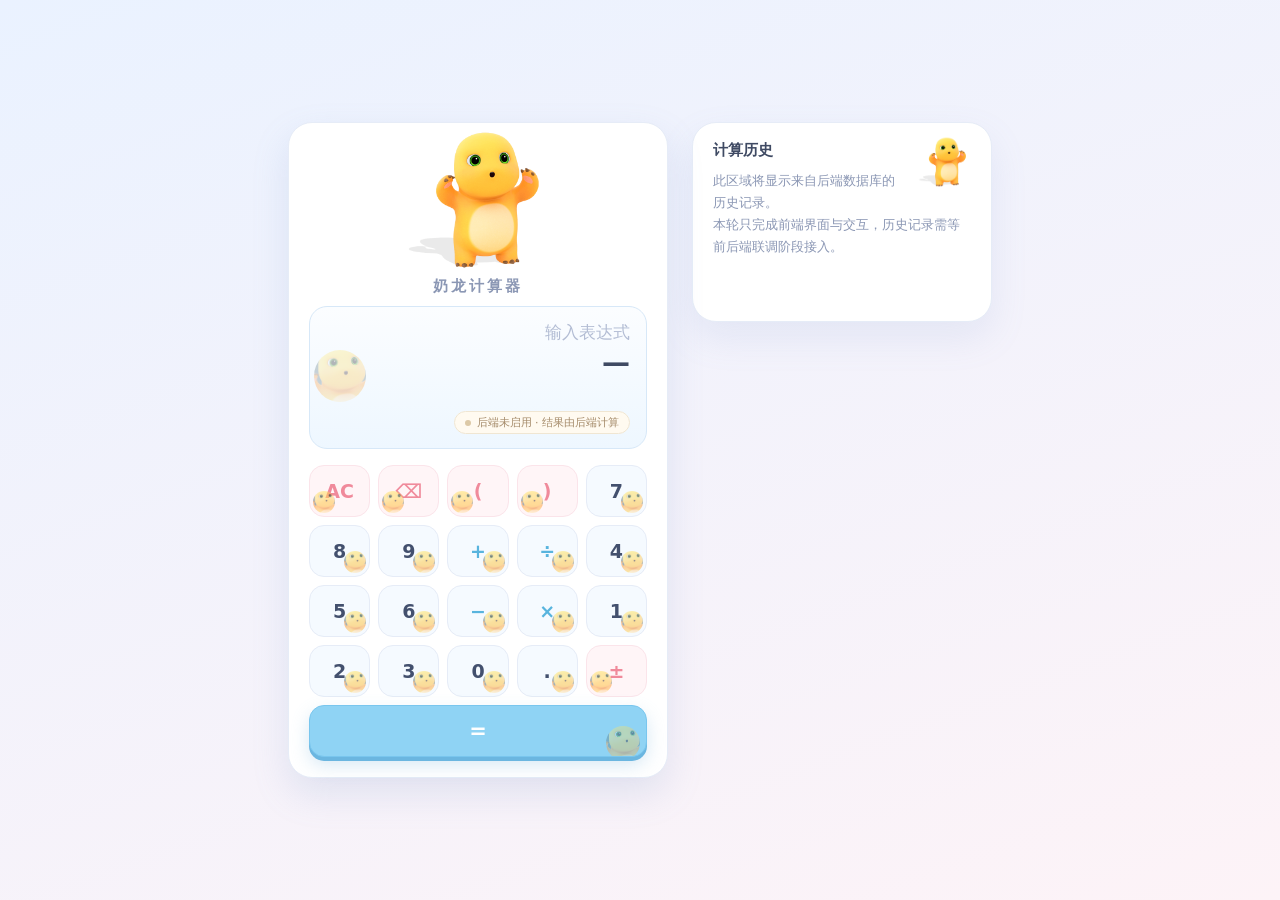
==== index.html @ 853c1eed "deploy: 发布前端到 GitHub Pages（index.html）" ====
<!DOCTYPE html>
<html lang="zh-CN">
<head>
  <meta charset="UTF-8">
  <meta name="viewport" content="width=device-width, initial-scale=1">
  <title>计算器 · 832401217</title>
  <link rel="stylesheet" href="css/style.css">
</head>
<body>
  <!-- 整页只有一个主区域：左侧计算器，右侧历史记录占位 -->
  <main class="app">
    <section class="calc" aria-label="计算器">
      <!--
        吉祥物：奶龙（Nailong）。
        图片来源：第七印象官方网站（nailoong.com）「IP大明星 → 奶龙」页面的形象图，
        已保存到 src/assets/nailong.png 随仓库一起提交，因此页面离线也能显示。
      -->
      <div class="calc__mascot">
        <img class="mascot" src="assets/nailong.png" alt="奶龙">
      </div>
      <h1 class="calc__title">奶龙计算器</h1>

      <!-- 显示屏：表达式行 + 结果行 + 提示条 + 后端状态 -->
      <div class="screen">
        <!-- 显示屏左下的奶龙图案（纯装饰，用 CSS 背景图实现，不参与交互） -->
        <span class="screen__mascot" aria-hidden="true"></span>
        <p class="screen__expression is-empty" id="expression" data-placeholder="输入表达式"></p>
        <p class="screen__result" id="result">—</p>
        <p class="screen__message" id="message" role="status" aria-live="polite"></p>
        <p class="screen__backend" id="backend-status">
          <span class="screen__dot" aria-hidden="true"></span>
          <span id="backend-text">后端未启用 · 结果由后端计算</span>
        </p>
      </div>

      <!--
        键盘区：★ 整个区域只挂一个 click 监听器（事件委托），见 js/calc-buttons.js。
        每个按键用 data-key 声明语义，HTML 不写任何 onclick。
      -->
      <!--
        键盘区：★ 整个区域只挂一个 click 监听器（事件委托），见 js/calc-buttons.js。
        每个按键用 data-key 声明语义，HTML 不写任何 onclick。

        排布：**固定 5 列网格**，每行正好 5 个，等号横跨整行。
          第 1 行  AC ⌫ ( ) 7      ← 前 4 个是粉色功能键
          第 2 行  8 9 + ÷ 4
          第 3 行  5 6 − × 1
          第 4 行  2 3 0 . ±
          第 5 行  =（横跨 5 列）

        为什么坚持"每行正好 5 个"：
        之前试过 flex 自动换行，按键宽度一算错就变成一行 4 个，
        整个键位全乱（7 跑到第一行、3 跑到第四行）。固定列数 + 明确每行个数才可控。
      -->
      <div class="keys" id="keys">
        <button type="button" class="key key--fn" data-key="AC"   title="清空（Esc）">AC</button>
        <button type="button" class="key key--fn" data-key="BACK" title="退格（Backspace）">⌫</button>
        <button type="button" class="key key--fn" data-key="("    title="左括号">(</button>
        <button type="button" class="key key--fn" data-key=")"    title="右括号">)</button>
        <button type="button" class="key" data-key="7">7</button>

        <button type="button" class="key" data-key="8">8</button>
        <button type="button" class="key" data-key="9">9</button>
        <button type="button" class="key key--op" data-key="+" title="加（+）">+</button>
        <button type="button" class="key key--op" data-key="/" title="除（/）">÷</button>
        <button type="button" class="key" data-key="4">4</button>

        <button type="button" class="key" data-key="5">5</button>
        <button type="button" class="key" data-key="6">6</button>
        <button type="button" class="key key--op" data-key="-" title="减（-）">−</button>
        <button type="button" class="key key--op" data-key="*" title="乘（*）">×</button>
        <button type="button" class="key" data-key="1">1</button>

        <button type="button" class="key" data-key="2">2</button>
        <button type="button" class="key" data-key="3">3</button>
        <button type="button" class="key" data-key="0">0</button>
        <button type="button" class="key" data-key="." title="小数点">.</button>
        <button type="button" class="key key--fn" data-key="NEG" title="正负号（n）">±</button>

        <button type="button" class="key key--wide key--eq" data-key="=" title="计算（Enter / =）">=</button>
      </div>
    </section>

    <!-- 历史记录：本轮为占位区，按要求不放任何假数据 -->
    <aside class="history" aria-label="计算历史">
      <!-- 历史卡片右上角的小奶龙：同一张图缩小复用 -->
      <img class="history__mascot" src="assets/nailong.png" alt="">
      <h2 class="history__title">计算历史</h2>
      <p class="history__placeholder">
        此区域将显示来自后端数据库的历史记录。<br>
        本轮只完成前端界面与交互，历史记录需等前后端联调阶段接入。
      </p>
    </aside>
  </main>

  <!--
    ★ 这里加载的是**传统脚本** bundle.js，而不是 ES 模块，原因是：
      浏览器在 file:// 页面里不执行 <script type="module">，
      双击打开本文件时模块会被跨域策略拒绝，所有交互都不生效
      （页面看起来正常，但点按钮毫无反应 —— 真实踩过这个坑）。

    bundle.js 由 tools/build-bundle.mjs 从 src/js/ 下的四个模块合并生成。
    改逻辑请改源文件，然后运行：node tools/build-bundle.mjs
  -->
  <script src="js/bundle.js"></script>
</body>
</html>
---- css/style.css ----
/* ==========================================================================
   计算器样式 · 832401217
   配色：亮色系 · 奶油白 + 天空蓝 + 淡粉
   吉祥物：奶龙（纯 SVG 绘制，不引用任何外部图片，见 index.html）

   命名规范：BEM 变体（block / block__element / block--modifier）+
             is-* 前缀表示"由 JavaScript 切换的状态类"
   规范出处见仓库根目录 codestyle.md
   ========================================================================== */

:root {
  /* 底色与容器 */
  --bg-base: #eaf2ff;
  --bg-base-2: #fdf3f7;
  --card-bg: #ffffff;
  --card-cream: #fffaf0;
  --line: #e6ecf7;

  /* 文字 */
  --text: #3f4a63;
  --text-dim: #8b97b4;
  --text-faint: #b3bdd4;

  /* 按键 */
  --key-bg: #f5faff;
  --key-bg-hover: #e4f0ff;
  --key-text: #43506e;
  --key-fn: #f08a9b;
  --key-op: #58b4de;

  /* 主色（等号） */
  --brand: #8fd3f4;
  --brand-hover: #79c6ee;
  --brand-shadow: #6bb6e0;

  /* 提示 */
  --warn: #c2708a;
  --danger: #e0617f;

  /* 显示屏 */
  --screen-bg: linear-gradient(180deg, #fbfdff 0%, #eef7ff 100%);
  --screen-border: #d7e8f8;

  --radius-card: 24px;
  --radius-key: 15px;
}

* {
  box-sizing: border-box;
}

body {
  margin: 0;
  min-height: 100vh;
  width: 100%;
  display: grid;
  place-items: center;
  padding: 20px;
  /* 淡淡的天空蓝 → 淡粉渐变背景，比纯色更有"奶"的感觉 */
  background: linear-gradient(160deg, var(--bg-base) 0%, var(--bg-base-2) 100%);
  background-attachment: fixed;
  color: var(--text);
  font-family: "Microsoft YaHei", system-ui, -apple-system, sans-serif;
  -webkit-user-select: none;
  user-select: none;
}

/* ---------- ① 两栏：左计算器 / 右历史 ---------- */
/* width:max-content + margin:auto：让整个组合在页面里**正中**，
   而不是被拉满全宽后靠左对齐（浏览器窗口越宽，这个差别越明显） */
.app {
  width: max-content;
  max-width: 100%;
  margin: 0 auto;
  display: grid;
  grid-template-columns: 380px minmax(250px, 300px);
  gap: 24px;
  align-items: start;
}

@media (max-width: 780px) {
  .app {
    grid-template-columns: 1fr;
    width: 100%;
  }
}

/* ---------- ② 机身 ---------- */
.calc {
  position: relative;
  width: 380px;
  /* 顶部内边距给大一点：吉祥物要在此处"探头"，不能被挤掉 */
  padding: 24px 20px 20px;
  background: var(--card-bg);
  border: 1px solid var(--line);
  border-radius: var(--radius-card);
  box-shadow: 0 16px 36px rgba(120, 150, 200, .18);
}

/* ---------- ③ 吉祥物（奶龙）---------- */
.calc__mascot {
  display: flex;
  justify-content: center;
  /* 负数上边距只探出一小截，保证不会被页面顶边裁掉 */
  margin: -22px 0 2px;
}

.mascot {
  display: block;
  width: 150px;
  height: auto;
}

.calc__title {
  margin: 0 0 10px;
  font-size: 15px;
  font-weight: 700;
  letter-spacing: 3px;
  text-align: center;
  color: var(--text-dim);
}

/* ---------- ④ 历史卡片里的小奶龙 ---------- */
.history__mascot {
  float: right;
  width: 54px;
  height: auto;
  margin: -6px 0 6px 10px;
}

/* ---------- ⑤ 显示屏 ---------- */
.screen {
  position: relative;
  display: flex;
  flex-direction: column;
  justify-content: flex-end;
  /* 高度要能容下"表达式行 + 结果行 + 提示条 + 后端状态丸"四行，
     否则提示文字会被挤到换行（截图里踩过）。 */
  min-height: 138px;
  margin-bottom: 16px;
  padding: 14px 16px;
  background: var(--screen-bg);
  border: 1px solid var(--screen-border);
  border-radius: 18px;
  text-align: right;
  overflow: hidden;
}

/* 显示屏左下的奶龙图案。
   尺寸必须小于显示区高度的一半（显示区 118px 高，头像取 52px），
   否则会顶到右侧的表达式文字（试过 76px，盖住数字了）。 */
.screen__mascot {
  position: absolute;
  left: 4px;
  bottom: 46px;
  width: 52px;
  height: 52px;
  background: url('../assets/nailong-face.png') center/cover no-repeat;
  border-radius: 50%;
  opacity: .28;
  pointer-events: none;
  -webkit-user-select: none;
  user-select: none;
}

.screen__expression {
  margin: 0;
  min-height: 22px;
  font-size: 17px;
  line-height: 22px;
  color: var(--text-dim);
  word-break: break-all;
  white-space: pre-wrap;
}

/* 表达式为空时显示占位文字（由 JavaScript 维护 is-empty 状态类） */
.screen__expression.is-empty::before {
  content: attr(data-placeholder);
  color: var(--text-faint);
}

/* 光标：用零宽空格作锚点切分文本，插入一个真实元素，避免使用 innerHTML */
.screen__caret {
  display: inline-block;
  width: 2px;
  height: 18px;
  margin: 0 -1px;
  vertical-align: -3px;
  background: var(--key-op);
  animation: caret-blink 1.1s steps(1) infinite;
}

@keyframes caret-blink {
  50% { opacity: 0; }
}

.screen__result {
  margin: 4px 0 0;
  min-height: 32px;
  font-size: 28px;
  font-weight: 700;
  line-height: 32px;
  color: var(--text);
  word-break: break-all;
}

/* 结果行在后端接通前显示占位符，用 is-placeholder 降低视觉权重 */
.screen__result.is-placeholder {
  font-size: 17px;
  font-weight: 400;
  color: var(--text-faint);
}

.screen__message {
  margin: 6px 0 0;
  min-height: 18px;
  font-size: 13px;
  line-height: 18px;
  color: var(--warn);
}

.screen__message.is-error {
  color: var(--danger);
  font-weight: 700;
}

/* 后端状态：做成一颗小药丸，比一行灰字更清楚 */
.screen__backend {
  display: inline-flex;
  align-items: center;
  align-self: flex-end;
  gap: 6px;
  margin: 8px 0 0;
  padding: 3px 10px;
  background: var(--card-cream);
  border: 1px solid #f0e6d2;
  border-radius: 999px;
  font-size: 11px;
  color: #a58b6a;
}

.screen__dot {
  width: 6px;
  height: 6px;
  border-radius: 50%;
  background: #dcc9a6;
}

/* ---------- ⑥ 键盘：固定 5 列网格 ----------
   宽度算准：计算器 380px，减去左右内边距各 20px = 340px 可用。
   5 列 + 4 道 8px 的缝 = 5×61.6 + 32 ≈ 340，所以用 1fr 均分，每个键约 61.6px。

   为什么必须用固定列数：先前试过 flex 自动换行，按键宽度一算错就变成一行 4 个，
   整个键位错乱（7 跑到第一行、3 跑到第四行）。固定列数才能保证"每行 5 个"。 */
.keys {
  display: grid;
  grid-template-columns: repeat(5, 1fr);
  gap: 8px;
}

.key {
  position: relative;
  height: 52px;
  padding: 0;
  font: inherit;
  font-size: 19px;
  font-weight: 700;
  color: var(--key-text);
  background: var(--key-bg);
  border: 1px solid var(--line);
  border-radius: var(--radius-key);
  cursor: pointer;
  overflow: hidden;
  transition: background .12s, transform .06s, box-shadow .12s, border-color .12s;
}

/* ★ 按键底纹：奶龙小脸的角标图案
   做法：把官方形象图裁成头像，并**逐像素把白色背景扣成透明**，
        再以低不透明度贴在按键右下角。
   为什么不用 mix-blend-mode 去白底：在浅色按键上 multiply 会把白底压成灰斑。
   为什么不做大：按键只有 52px 高，头像超过约 26px 就会挤到数字。
        所以取 22px、放右下角 —— 既看得出是奶龙，也不占符号的位置。
   关键点：符号是按键的文字内容，绘制在伪元素**之上**，永远不会被底纹遮住。 */
.key::before {
  content: '';
  position: absolute;
  right: 3px;
  bottom: 3px;
  width: 22px;
  height: 22px;
  background: url('../assets/nailong-face.png') center/cover no-repeat;
  border-radius: 50%;
  opacity: .5;
  pointer-events: none;
}

/* 运算符键保持与数字键一致（都在右下角）：
   运算符符号本身就在格子右侧，头像放右下能与之对齐成一条竖线，视觉更整齐。
   功能键（AC/⌫/±/括号）则放左下，避免整排四个头像位置雷同。 */
.key--fn::before {
  right: auto;
  left: 3px;
}

.key--fn:hover::before {
  opacity: .72;
}

/* 悬停时底纹更清楚一点，作为"选中"的弱提示 */
.key:hover::before {
  opacity: .72;
}

/* 按下（含物理键盘触发）时头像完全显形，像"按到奶龙脸上" */
.key.is-pressed::before {
  opacity: .95;
}

.key:focus-visible {
  outline: 3px solid rgba(143, 211, 244, .8);
  outline-offset: 2px;
}

/* 等号是纯色按钮，底纹稍大稍淡，避免蓝色被压浑 */
.key--eq::before {
  width: 34px;
  height: 34px;
  right: 6px;
  bottom: -4px;
  opacity: .34;
}

.key--eq:hover::before {
  opacity: .5;
}

/* 伪类：鼠标悬停 / 按住。这两条是纯 CSS 的"按下反馈"，不需要 JavaScript */
.key:hover {
  background: var(--key-bg-hover);
  border-color: #cfe4f7;
}

.key:active {
  transform: scale(.94);
}

/* ★ JavaScript 追加的状态类：CSS 伪类做不到的效果放这里
   1) 运算符键"正在生效"时保持高亮，鼠标移开后依然可见
   2) 被物理键盘按下时也能高亮（键盘没有 :active） */
.key.is-armed {
  background: #dff0fd;
  border-color: var(--key-op);
  box-shadow: 0 0 0 3px rgba(88, 180, 222, .18);
}

.key.is-pressed {
  transform: scale(.94);
  background: var(--key-bg-hover);
}

.key--fn {
  color: var(--key-fn);
  background: #fff5f7;
  border-color: #fbe4ea;
}

.key--fn:hover {
  background: #ffeef2;
  border-color: #f7d3dd;
}

.key--op {
  color: var(--key-op);
  font-weight: 700;
}

.key--eq {
  color: #ffffff;
  font-size: 21px;
  font-weight: 700;
  background: var(--brand);
  border-color: var(--brand-hover);
  /* 立体感：底部厚边 + 柔和投影，像一颗可以按下去的糖果 */
  box-shadow: 0 4px 0 var(--brand-shadow), 0 8px 18px rgba(120, 180, 220, .3);
}

.key--eq:hover {
  background: var(--brand-hover);
}

/* 等号按下时"沉下去"：底部厚边收掉，位移补齐 */
.key--eq:active,
.key--eq.is-pressed {
  transform: translateY(3px);
  box-shadow: 0 1px 0 var(--brand-shadow), 0 3px 8px rgba(120, 180, 220, .3);
  background: var(--brand-hover);
}

.key--eq.is-armed {
  background: var(--brand-hover);
  box-shadow: 0 0 0 3px rgba(143, 211, 244, .35);
}

/* 等号横跨整行（5 列）。grid-column 只有在键盘是 Grid 布局时才有意义，
   所以键盘从 flex 改回 Grid 之后这条规则重新生效。 */
.key--wide { grid-column: span 5; }

.key:disabled {
  color: #c6cee0;
  background: #f7f9fc;
  cursor: not-allowed;
}

.key:focus-visible {
  outline: 3px solid rgba(143, 211, 244, .8);
  outline-offset: 2px;
}

/* ---------- ⑦ 历史记录占位区 ---------- */
.history {
  min-height: 200px;
  padding: 18px 20px;
  background: var(--card-bg);
  border: 1px solid var(--line);
  border-radius: var(--radius-card);
  box-shadow: 0 16px 36px rgba(120, 150, 200, .13);
}

.history__title {
  margin: 0 0 10px;
  font-size: 15px;
  font-weight: 700;
  color: var(--text);
}

.history__placeholder {
  margin: 0;
  font-size: 13px;
  line-height: 22px;
  color: var(--text-dim);
}
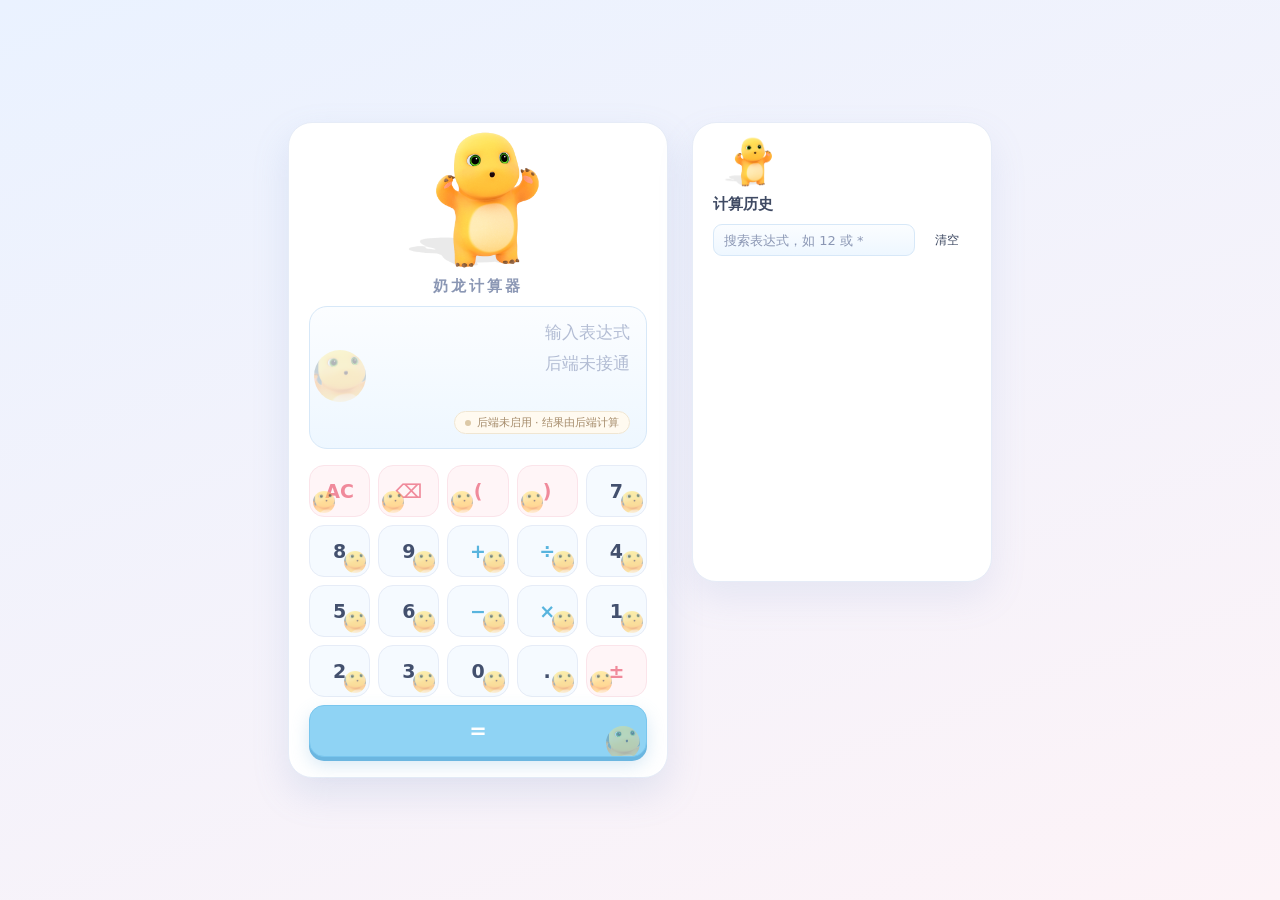
==== commit 181358c4: "deploy: 发布前端到 GitHub Pages（index.html）" ====
--- a/index.html
+++ b/index.html
@@ -33,10 +33,6 @@
         </p>
       </div>
 
-      <!--
-        键盘区：★ 整个区域只挂一个 click 监听器（事件委托），见 js/calc-buttons.js。
-        每个按键用 data-key 声明语义，HTML 不写任何 onclick。
-      -->
       <!--
         键盘区：★ 整个区域只挂一个 click 监听器（事件委托），见 js/calc-buttons.js。
         每个按键用 data-key 声明语义，HTML 不写任何 onclick。
@@ -81,15 +77,41 @@
       </div>
     </section>
 
-    <!-- 历史记录：本轮为占位区，按要求不放任何假数据 -->
+    <!--
+      历史记录区：数据全部来自后端数据库（GET /api/history）。
+      这里不放任何假数据 —— 列表为空时显示"还没有计算记录"。
+    -->
     <aside class="history" aria-label="计算历史">
       <!-- 历史卡片右上角的小奶龙：同一张图缩小复用 -->
       <img class="history__mascot" src="assets/nailong.png" alt="">
-      <h2 class="history__title">计算历史</h2>
-      <p class="history__placeholder">
-        此区域将显示来自后端数据库的历史记录。<br>
-        本轮只完成前端界面与交互，历史记录需等前后端联调阶段接入。
-      </p>
+
+      <div class="history__head">
+        <h2 class="history__title">计算历史</h2>
+        <span class="history__count" id="history-count" aria-live="polite"></span>
+      </div>
+
+      <!-- 搜索框：对应后端 GET /api/history?keyword=... （扩展功能） -->
+      <div class="history__search">
+        <input
+          type="search"
+          id="history-keyword"
+          class="history__input"
+          placeholder="搜索表达式，如 12 或 *"
+          autocomplete="off"
+          aria-label="搜索历史记录"
+        >
+        <button type="button" class="history__clear" id="history-clear" title="清空全部历史记录">清空</button>
+      </div>
+
+      <!--
+        列表容器。
+        ★ 每条记录由一个"删除"按钮，用事件委托实现（与键盘区同样的思路）：
+          整个列表只挂一个 click 监听器，见 js/history.js。
+      -->
+      <ul class="history__list" id="history-list"></ul>
+
+      <!-- 空状态 / 加载中 / 错误提示，三种情况复用这一个元素 -->
+      <p class="history__status" id="history-status" role="status" aria-live="polite"></p>
     </aside>
   </main>
 
@@ -99,7 +121,7 @@
       双击打开本文件时模块会被跨域策略拒绝，所有交互都不生效
       （页面看起来正常，但点按钮毫无反应 —— 真实踩过这个坑）。
 
-    bundle.js 由 tools/build-bundle.mjs 从 src/js/ 下的四个模块合并生成。
+    bundle.js 由 tools/build-bundle.mjs 从 src/js/ 下的模块合并生成。
     改逻辑请改源文件，然后运行：node tools/build-bundle.mjs
   -->
   <script src="js/bundle.js"></script>
--- a/css/style.css
+++ b/css/style.css
@@ -411,31 +411,214 @@
   cursor: not-allowed;
 }
 
+/*
+ * 键盘区容器被聚焦时**不要**画默认焦点框。
+ *
+ * 背景：容器设了 tabIndex = -1，使它可以被脚本 focus()（这是为了修掉
+ *      "按回车重复上一次按键"的怪现象 —— 焦点必须离开按钮）。
+ *      但浏览器默认会给被聚焦的元素画一圈黑框，于是每点一次按钮，
+ *      整个键盘区外面就多一圈很显眼的黑边（截图里看到的）。
+ *
+ * 为什么这里可以直接用 :focus 而不是 :focus-visible：
+ *      容器本身不是可操作元素（用户不会拿它触发任何动作，它只是事件委托的挂载点），
+ *      所以任何情况下都不需要焦点提示。真正需要焦点提示的是里面的**按钮**，
+ *      它们的 :focus-visible 规则在下面。
+ */
+.keys:focus,
+.keys:focus-visible {
+  outline: none;
+}
+
 .key:focus-visible {
   outline: 3px solid rgba(143, 211, 244, .8);
   outline-offset: 2px;
 }
 
-/* ---------- ⑦ 历史记录占位区 ---------- */
+/* ---------- ⑦ 历史记录（数据来自后端数据库） ---------- */
 .history {
-  min-height: 200px;
-  padding: 18px 20px;
+  display: flex;
+  flex-direction: column;
+  position: relative;
+  /* 固定高度 + 列表内部滚动：
+     历史条数没有上限，如果让卡片跟着长，页面会被拉得很长，
+     计算器本身反而被挤到看不见了。 */
+  height: 460px;
+  padding: 18px 20px 16px;
   background: var(--card-bg);
   border: 1px solid var(--line);
   border-radius: var(--radius-card);
   box-shadow: 0 16px 36px rgba(120, 150, 200, .13);
 }
 
+.history__head {
+  display: flex;
+  align-items: baseline;
+  justify-content: space-between;
+  gap: 8px;
+  margin-bottom: 10px;
+}
+
 .history__title {
-  margin: 0 0 10px;
+  margin: 0;
   font-size: 15px;
   font-weight: 700;
   color: var(--text);
 }
 
-.history__placeholder {
+/* "共 N 条" / "显示 20 / 共 35 条" */
+.history__count {
+  font-size: 12px;
+  color: var(--text-dim);
+}
+
+/* ---------- 搜索与清空 ---------- */
+.history__search {
+  display: flex;
+  gap: 8px;
+  margin-bottom: 10px;
+}
+
+.history__input {
+  flex: 1;
+  min-width: 0;
+  height: 32px;
+  padding: 0 10px;
+  font-family: inherit;
+  font-size: 13px;
+  color: var(--text);
+  background: var(--screen-bg);
+  border: 1px solid var(--screen-border);
+  border-radius: 9px;
+  outline: none;
+  transition: border-color .15s ease, box-shadow .15s ease;
+}
+
+.history__input::placeholder {
+  color: var(--text-dim);
+}
+
+.history__input:focus {
+  border-color: var(--accent);
+  box-shadow: 0 0 0 3px rgba(143, 211, 244, .32);
+}
+
+.history__clear {
+  flex: none;
+  height: 32px;
+  padding: 0 12px;
+  font-family: inherit;
+  font-size: 12px;
+  color: var(--fn-text);
+  background: var(--fn-bg);
+  border: 1px solid var(--fn-border);
+  border-radius: 9px;
+  cursor: pointer;
+  transition: filter .15s ease;
+}
+
+.history__clear:hover {
+  filter: brightness(.96);
+}
+
+/* ---------- 列表 ---------- */
+.history__list {
+  flex: 1;
+  margin: 0;
+  padding: 0 4px 0 0;
+  overflow-y: auto;
+  list-style: none;
+}
+
+/* 滚动条细一点，不要抢视觉 */
+.history__list::-webkit-scrollbar {
+  width: 6px;
+}
+
+.history__list::-webkit-scrollbar-thumb {
+  background: var(--line);
+  border-radius: 3px;
+}
+
+.history__item {
+  display: flex;
+  align-items: flex-start;
+  justify-content: space-between;
+  gap: 10px;
+  padding: 9px 10px;
+  margin-bottom: 6px;
+  background: var(--screen-bg);
+  border: 1px solid var(--screen-border);
+  border-radius: 10px;
+}
+
+.history__main {
+  min-width: 0; /* 让长表达式能被截断而不是把卡片撑破 */
+}
+
+.history__expression {
   margin: 0;
   font-size: 13px;
-  line-height: 22px;
+  color: var(--text);
+  word-break: break-all;
+}
+
+.history__result {
+  margin: 2px 0 0;
+  font-size: 15px;
+  font-weight: 700;
+  color: var(--accent-strong, #3f9ed6);
+  word-break: break-all;
+}
+
+.history__meta {
+  display: flex;
+  flex: none;
+  flex-direction: column;
+  align-items: flex-end;
+  gap: 4px;
+}
+
+.history__time {
+  font-size: 11px;
   color: var(--text-dim);
-}
+  white-space: nowrap;
+}
+
+.history__delete {
+  padding: 2px 8px;
+  font-family: inherit;
+  font-size: 11px;
+  color: var(--danger-text, #d6455f);
+  background: transparent;
+  border: 1px solid transparent;
+  border-radius: 6px;
+  cursor: pointer;
+  transition: background .15s ease, border-color .15s ease;
+}
+
+.history__delete:hover {
+  background: var(--danger-bg, #ffe8ec);
+  border-color: var(--danger-border, #ffc2cd);
+}
+
+.history__delete:disabled {
+  cursor: default;
+  opacity: .5;
+}
+
+/* ---------- 空状态 / 加载中 / 错误 ---------- */
+.history__status {
+  margin: 8px 0 0;
+  font-size: 12px;
+  line-height: 19px;
+  color: var(--text-dim);
+}
+
+.history__status.is-error {
+  color: var(--danger-text, #d6455f);
+}
+
+/* 列表为空时，提示文字应该顶到上面，而不是被 flex 挤到底部 */
+.history__list:empty + .history__status {
+  margin-top: 0;
+}
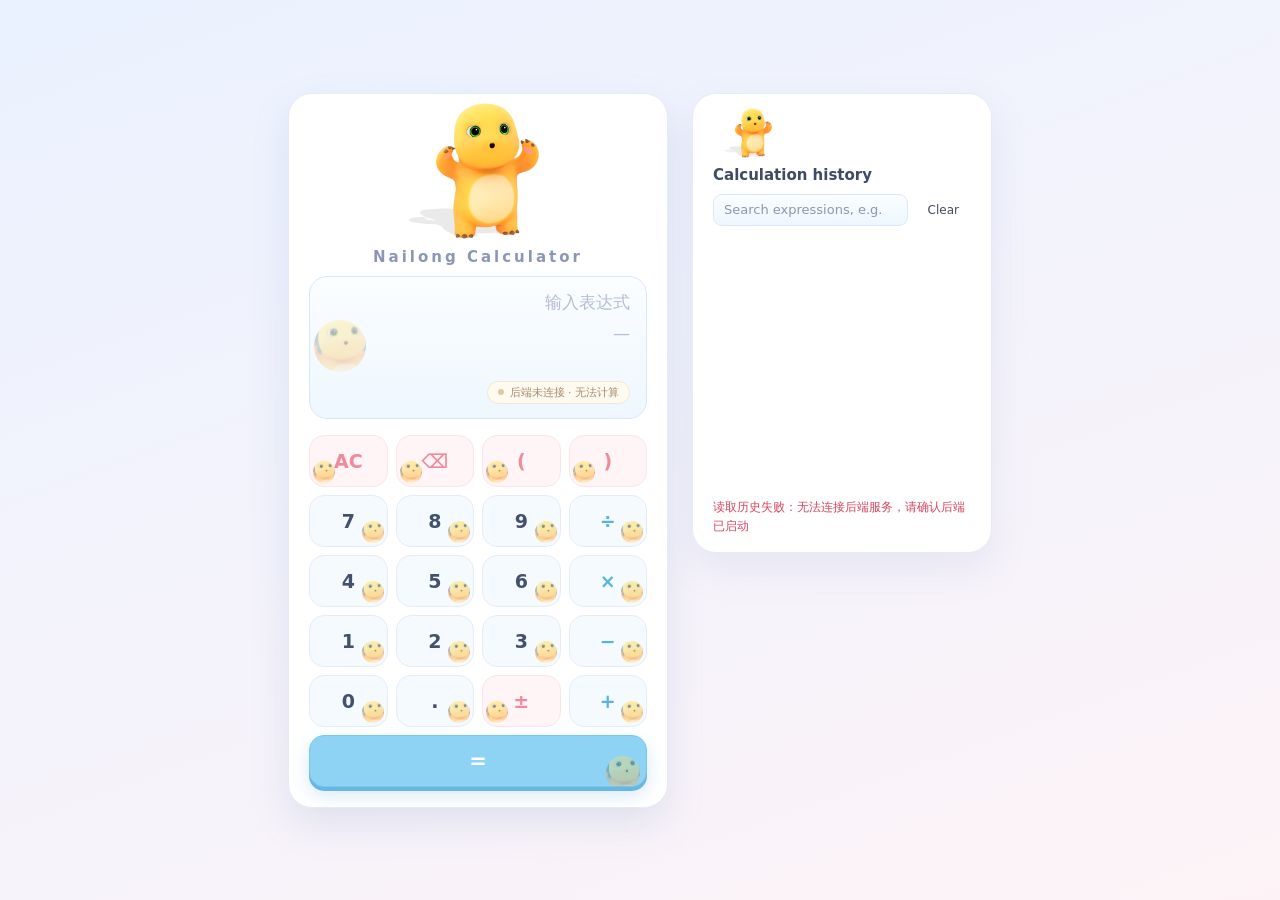
==== commit f3ac5947: "deploy: publish the front end to GitHub Pages (index.html)" ====
--- a/index.html
+++ b/index.html
@@ -1,128 +1,144 @@
 <!DOCTYPE html>
-<html lang="zh-CN">
+<html lang="en">
 <head>
   <meta charset="UTF-8">
   <meta name="viewport" content="width=device-width, initial-scale=1">
-  <title>计算器 · 832401217</title>
+  <title>Calculator · 832401217</title>
   <link rel="stylesheet" href="css/style.css">
 </head>
 <body>
-  <!-- 整页只有一个主区域：左侧计算器，右侧历史记录占位 -->
+  <!-- The whole page has a single main region: the calculator on the left, the history record
+       placeholder on the right -->
   <main class="app">
-    <section class="calc" aria-label="计算器">
-      <!--
-        吉祥物：奶龙（Nailong）。
-        图片来源：第七印象官方网站（nailoong.com）「IP大明星 → 奶龙」页面的形象图，
-        已保存到 src/assets/nailong.png 随仓库一起提交，因此页面离线也能显示。
-      -->
+    <section class="calc" aria-label="Calculator">
+      <!-- The mascot image is stored locally so it still renders when the page is offline -->
       <div class="calc__mascot">
-        <img class="mascot" src="assets/nailong.png" alt="奶龙">
+        <img class="mascot" src="assets/nailong.png" alt="Nailong">
       </div>
-      <h1 class="calc__title">奶龙计算器</h1>
+      <h1 class="calc__title">Nailong Calculator</h1>
 
-      <!-- 显示屏：表达式行 + 结果行 + 提示条 + 后端状态 -->
+      <!-- Display: expression line + result line + message bar + back-end status -->
       <div class="screen">
-        <!-- 显示屏左下的奶龙图案（纯装饰，用 CSS 背景图实现，不参与交互） -->
+        <!-- Nailong artwork in the lower-left corner of the display (purely decorative, drawn
+             with a CSS background image, not interactive) -->
         <span class="screen__mascot" aria-hidden="true"></span>
-        <p class="screen__expression is-empty" id="expression" data-placeholder="输入表达式"></p>
+        <p class="screen__expression is-empty" id="expression"
+           data-placeholder="Enter an expression"></p>
         <p class="screen__result" id="result">—</p>
         <p class="screen__message" id="message" role="status" aria-live="polite"></p>
         <p class="screen__backend" id="backend-status">
           <span class="screen__dot" aria-hidden="true"></span>
-          <span id="backend-text">后端未启用 · 结果由后端计算</span>
+          <span id="backend-text">Back end not enabled — result computed by the back end</span>
         </p>
       </div>
 
       <!--
-        键盘区：★ 整个区域只挂一个 click 监听器（事件委托），见 js/calc-buttons.js。
-        每个按键用 data-key 声明语义，HTML 不写任何 onclick。
+        Keypad: a single click listener is attached to the whole region (event delegation),
+        see js/calc-buttons.js. Each key declares its semantics with data-key, and the HTML
+        contains no onclick at all.
 
-        排布：**固定 5 列网格**，每行正好 5 个，等号横跨整行。
-          第 1 行  AC ⌫ ( ) 7      ← 前 4 个是粉色功能键
-          第 2 行  8 9 + ÷ 4
-          第 3 行  5 6 − × 1
-          第 4 行  2 3 0 . ±
-          第 5 行  =（横跨 5 列）
+        Layout: **a fixed 4-column grid**, digits run in rows, and the equals key spans the
+        whole row.
+          Row 1  AC ⌫ ( )        ← 4 pink function keys
+          Row 2  7 8 9 ÷
+          Row 3  4 5 6 ×
+          Row 4  1 2 3 −
+          Row 5  0 . ± +
+          Row 6  = (spans all 4 columns)
 
-        为什么坚持"每行正好 5 个"：
-        之前试过 flex 自动换行，按键宽度一算错就变成一行 4 个，
-        整个键位全乱（7 跑到第一行、3 跑到第四行）。固定列数 + 明确每行个数才可控。
+        An easy mistake worth recording here:
+        the **source order** of the keys in the HTML is the **fill order** in the grid.
+        An earlier version used 5 columns and did not group the keys by row, so 7 was
+        squeezed onto the first row and 3 fell to the fourth, misaligning the whole keypad.
+        At the time this was blamed on flex wrapping, but switching to a "fixed column
+        count" did not fix it -- the real cause was the **order**, regardless of which
+        layout engine is used.
       -->
       <div class="keys" id="keys">
-        <button type="button" class="key key--fn" data-key="AC"   title="清空（Esc）">AC</button>
-        <button type="button" class="key key--fn" data-key="BACK" title="退格（Backspace）">⌫</button>
-        <button type="button" class="key key--fn" data-key="("    title="左括号">(</button>
-        <button type="button" class="key key--fn" data-key=")"    title="右括号">)</button>
+        <button type="button" class="key key--fn" data-key="AC"   title="Clear (Esc)">AC</button>
+        <button type="button" class="key key--fn" data-key="BACK" title="Backspace">⌫</button>
+        <button type="button" class="key key--fn" data-key="("
+                title="Left parenthesis">(</button>
+        <button type="button" class="key key--fn" data-key=")"
+                title="Right parenthesis">)</button>
+
         <button type="button" class="key" data-key="7">7</button>
-
         <button type="button" class="key" data-key="8">8</button>
         <button type="button" class="key" data-key="9">9</button>
-        <button type="button" class="key key--op" data-key="+" title="加（+）">+</button>
-        <button type="button" class="key key--op" data-key="/" title="除（/）">÷</button>
+        <button type="button" class="key key--op" data-key="/" title="Divide (/)">÷</button>
+
         <button type="button" class="key" data-key="4">4</button>
-
         <button type="button" class="key" data-key="5">5</button>
         <button type="button" class="key" data-key="6">6</button>
-        <button type="button" class="key key--op" data-key="-" title="减（-）">−</button>
-        <button type="button" class="key key--op" data-key="*" title="乘（*）">×</button>
+        <button type="button" class="key key--op" data-key="*" title="Multiply (*)">×</button>
+
         <button type="button" class="key" data-key="1">1</button>
-
         <button type="button" class="key" data-key="2">2</button>
         <button type="button" class="key" data-key="3">3</button>
+        <button type="button" class="key key--op" data-key="-" title="Subtract (-)">−</button>
+
         <button type="button" class="key" data-key="0">0</button>
-        <button type="button" class="key" data-key="." title="小数点">.</button>
-        <button type="button" class="key key--fn" data-key="NEG" title="正负号（n）">±</button>
+        <button type="button" class="key" data-key="." title="Decimal point">.</button>
+        <button type="button" class="key key--fn" data-key="NEG" title="Sign (n)">±</button>
+        <button type="button" class="key key--op" data-key="+" title="Add (+)">+</button>
 
-        <button type="button" class="key key--wide key--eq" data-key="=" title="计算（Enter / =）">=</button>
+        <button type="button" class="key key--wide key--eq" data-key="="
+                title="Calculate (Enter / =)">=</button>
       </div>
     </section>
 
     <!--
-      历史记录区：数据全部来自后端数据库（GET /api/history）。
-      这里不放任何假数据 —— 列表为空时显示"还没有计算记录"。
+      History region: all data comes from the back-end database (GET /api/history).
+      No mock data is placed here -- when the list is empty it shows the empty-state
+      text "No calculation records yet".
     -->
-    <aside class="history" aria-label="计算历史">
-      <!-- 历史卡片右上角的小奶龙：同一张图缩小复用 -->
+    <aside class="history" aria-label="Calculation history">
+      <!-- Small Nailong in the top-right corner of the history card: the same image reused at
+           a smaller size -->
       <img class="history__mascot" src="assets/nailong.png" alt="">
 
       <div class="history__head">
-        <h2 class="history__title">计算历史</h2>
+        <h2 class="history__title">Calculation history</h2>
         <span class="history__count" id="history-count" aria-live="polite"></span>
       </div>
 
-      <!-- 搜索框：对应后端 GET /api/history?keyword=... （扩展功能） -->
+      <!-- Search box: maps to the back-end GET /api/history?keyword=... (extension feature) -->
       <div class="history__search">
         <input
           type="search"
           id="history-keyword"
           class="history__input"
-          placeholder="搜索表达式，如 12 或 *"
+          placeholder="Search expressions, e.g. 12 or *"
           autocomplete="off"
-          aria-label="搜索历史记录"
+          aria-label="Search history"
         >
-        <button type="button" class="history__clear" id="history-clear" title="清空全部历史记录">清空</button>
+        <button type="button" class="history__clear" id="history-clear"
+                title="Clear all history">Clear</button>
       </div>
 
       <!--
-        列表容器。
-        ★ 每条记录由一个"删除"按钮，用事件委托实现（与键盘区同样的思路）：
-          整个列表只挂一个 click 监听器，见 js/history.js。
+        List container.
+        Each record carries a "delete" button, implemented with event delegation (the same
+        idea as the keypad):
+          a single click listener on the whole list, see js/history.js.
       -->
       <ul class="history__list" id="history-list"></ul>
 
-      <!-- 空状态 / 加载中 / 错误提示，三种情况复用这一个元素 -->
+      <!-- Empty state / loading / error message: one element reused for all three cases -->
       <p class="history__status" id="history-status" role="status" aria-live="polite"></p>
     </aside>
   </main>
 
   <!--
-    ★ 这里加载的是**传统脚本** bundle.js，而不是 ES 模块，原因是：
-      浏览器在 file:// 页面里不执行 <script type="module">，
-      双击打开本文件时模块会被跨域策略拒绝，所有交互都不生效
-      （页面看起来正常，但点按钮毫无反应 —— 真实踩过这个坑）。
+    This loads the **classic script** bundle.js instead of an ES module, because:
+      browsers do not execute <script type="module"> on file:// pages, so when this file is
+      opened by double-clicking, the module is rejected by the cross-origin policy and no
+      interaction works at all (the page looks normal, but clicking the buttons does
+      nothing).
 
-    bundle.js 由 tools/build-bundle.mjs 从 src/js/ 下的模块合并生成。
-    改逻辑请改源文件，然后运行：node tools/build-bundle.mjs
+    bundle.js is generated by tools/build-bundle.mjs, which merges the modules under
+    src/js/. To change the logic, edit the source files and then run:
+    node tools/build-bundle.mjs
   -->
   <script src="js/bundle.js"></script>
 </body>
--- a/css/style.css
+++ b/css/style.css
@@ -1,43 +1,43 @@
 /* ==========================================================================
-   计算器样式 · 832401217
-   配色：亮色系 · 奶油白 + 天空蓝 + 淡粉
-   吉祥物：奶龙（纯 SVG 绘制，不引用任何外部图片，见 index.html）
-
-   命名规范：BEM 变体（block / block__element / block--modifier）+
-             is-* 前缀表示"由 JavaScript 切换的状态类"
-   规范出处见仓库根目录 codestyle.md
+   Calculator styles · 832401217
+   Palette: light theme · cream white + sky blue + pale pink
+   Mascot: Nailong (drawn purely in SVG, no external image referenced, see index.html)
+
+   Naming convention: BEM variant (block / block__element / block--modifier) +
+                      an is-* prefix marks "a state class toggled by JavaScript"
+   The code standard lives at codestyle.md in the repository root.
    ========================================================================== */
 
 :root {
-  /* 底色与容器 */
+  /* Base colors and containers */
   --bg-base: #eaf2ff;
   --bg-base-2: #fdf3f7;
   --card-bg: #ffffff;
   --card-cream: #fffaf0;
   --line: #e6ecf7;
 
-  /* 文字 */
+  /* Text */
   --text: #3f4a63;
   --text-dim: #8b97b4;
   --text-faint: #b3bdd4;
 
-  /* 按键 */
+  /* Keys */
   --key-bg: #f5faff;
   --key-bg-hover: #e4f0ff;
   --key-text: #43506e;
   --key-fn: #f08a9b;
   --key-op: #58b4de;
 
-  /* 主色（等号） */
+  /* Primary color (equals key) */
   --brand: #8fd3f4;
   --brand-hover: #79c6ee;
   --brand-shadow: #6bb6e0;
 
-  /* 提示 */
+  /* Messages */
   --warn: #c2708a;
   --danger: #e0617f;
 
-  /* 显示屏 */
+  /* Display */
   --screen-bg: linear-gradient(180deg, #fbfdff 0%, #eef7ff 100%);
   --screen-border: #d7e8f8;
 
@@ -56,7 +56,7 @@
   display: grid;
   place-items: center;
   padding: 20px;
-  /* 淡淡的天空蓝 → 淡粉渐变背景，比纯色更有"奶"的感觉 */
+  /* Soft sky-blue → pale pink gradient background; it reads as "creamier" than a flat color */
   background: linear-gradient(160deg, var(--bg-base) 0%, var(--bg-base-2) 100%);
   background-attachment: fixed;
   color: var(--text);
@@ -65,9 +65,10 @@
   user-select: none;
 }
 
-/* ---------- ① 两栏：左计算器 / 右历史 ---------- */
-/* width:max-content + margin:auto：让整个组合在页面里**正中**，
-   而不是被拉满全宽后靠左对齐（浏览器窗口越宽，这个差别越明显） */
+/* ---------- 1. Two columns: calculator on the left / history on the right ---------- */
+/* width:max-content + margin:auto: keeps the whole group **centered** on the page,
+   instead of stretching it to full width and left-aligning it (the wider the browser
+   window, the more visible this difference) */
 .app {
   width: max-content;
   max-width: 100%;
@@ -85,11 +86,11 @@
   }
 }
 
-/* ---------- ② 机身 ---------- */
+/* ---------- 2. Body ---------- */
 .calc {
   position: relative;
   width: 380px;
-  /* 顶部内边距给大一点：吉祥物要在此处"探头"，不能被挤掉 */
+  /* Generous top padding: the mascot pokes its head out here and must not be squeezed out */
   padding: 24px 20px 20px;
   background: var(--card-bg);
   border: 1px solid var(--line);
@@ -97,11 +98,12 @@
   box-shadow: 0 16px 36px rgba(120, 150, 200, .18);
 }
 
-/* ---------- ③ 吉祥物（奶龙）---------- */
+/* ---------- 3. Mascot (Nailong) ---------- */
 .calc__mascot {
   display: flex;
   justify-content: center;
-  /* 负数上边距只探出一小截，保证不会被页面顶边裁掉 */
+  /* A small negative top margin so it only pokes out a little and is never clipped by the top
+     edge */
   margin: -22px 0 2px;
 }
 
@@ -120,7 +122,7 @@
   color: var(--text-dim);
 }
 
-/* ---------- ④ 历史卡片里的小奶龙 ---------- */
+/* ---------- 4. Small Nailong in the history card ---------- */
 .history__mascot {
   float: right;
   width: 54px;
@@ -128,14 +130,14 @@
   margin: -6px 0 6px 10px;
 }
 
-/* ---------- ⑤ 显示屏 ---------- */
+/* ---------- 5. Display ---------- */
 .screen {
   position: relative;
   display: flex;
   flex-direction: column;
   justify-content: flex-end;
-  /* 高度要能容下"表达式行 + 结果行 + 提示条 + 后端状态丸"四行，
-     否则提示文字会被挤到换行（截图里踩过）。 */
+  /* The height must fit four rows: expression line + result line + message bar + back-end
+     status pill, otherwise the message text is pushed onto a new line. */
   min-height: 138px;
   margin-bottom: 16px;
   padding: 14px 16px;
@@ -146,9 +148,10 @@
   overflow: hidden;
 }
 
-/* 显示屏左下的奶龙图案。
-   尺寸必须小于显示区高度的一半（显示区 118px 高，头像取 52px），
-   否则会顶到右侧的表达式文字（试过 76px，盖住数字了）。 */
+/* Nailong artwork in the lower-left corner of the display.
+   The size must stay below half the display height (the display is 118px tall, the avatar
+   is 52px), otherwise it pushes into the expression text on the right (76px was tried and
+   covered the digits). */
 .screen__mascot {
   position: absolute;
   left: 4px;
@@ -173,13 +176,15 @@
   white-space: pre-wrap;
 }
 
-/* 表达式为空时显示占位文字（由 JavaScript 维护 is-empty 状态类） */
+/* Shows placeholder text while the expression is empty (JavaScript maintains the is-empty
+   state class) */
 .screen__expression.is-empty::before {
   content: attr(data-placeholder);
   color: var(--text-faint);
 }
 
-/* 光标：用零宽空格作锚点切分文本，插入一个真实元素，避免使用 innerHTML */
+/* Caret: use a zero-width space as an anchor to split the text and insert a real element,
+   avoiding innerHTML */
 .screen__caret {
   display: inline-block;
   width: 2px;
@@ -204,7 +209,8 @@
   word-break: break-all;
 }
 
-/* 结果行在后端接通前显示占位符，用 is-placeholder 降低视觉权重 */
+/* The result line shows a placeholder before the back end is connected; is-placeholder lowers
+   its visual weight */
 .screen__result.is-placeholder {
   font-size: 17px;
   font-weight: 400;
@@ -224,7 +230,7 @@
   font-weight: 700;
 }
 
-/* 后端状态：做成一颗小药丸，比一行灰字更清楚 */
+/* Back-end status: rendered as a small pill, clearer than a line of gray text */
 .screen__backend {
   display: inline-flex;
   align-items: center;
@@ -246,15 +252,21 @@
   background: #dcc9a6;
 }
 
-/* ---------- ⑥ 键盘：固定 5 列网格 ----------
-   宽度算准：计算器 380px，减去左右内边距各 20px = 340px 可用。
-   5 列 + 4 道 8px 的缝 = 5×61.6 + 32 ≈ 340，所以用 1fr 均分，每个键约 61.6px。
-
-   为什么必须用固定列数：先前试过 flex 自动换行，按键宽度一算错就变成一行 4 个，
-   整个键位错乱（7 跑到第一行、3 跑到第四行）。固定列数才能保证"每行 5 个"。 */
+/* ---------- 6. Keypad: fixed 4-column grid ----------
+   Width math: the calculator is 380px, minus 20px of padding on each side = 340px
+   available. 4 columns + 3 gaps of 8px = 4×79 + 24 = 340, so 1fr splits it evenly and each
+   key is about 79px.
+
+   The grid fills left to right, top to bottom, in DOM order, so **the number of keys per
+   row must exactly equal the column count**, otherwise the whole row is misaligned.
+   This once used 5 columns while the keys were still ordered in groups of 4, so 7 was
+   squeezed onto the first row and 3 fell to the fourth, throwing the whole keypad off.
+   At the time this was misdiagnosed as "flex wrapping computing the width wrong", and
+   switching to a fixed column count did not fix it -- the root cause was that **the
+   column count and the key order did not match**. */
 .keys {
   display: grid;
-  grid-template-columns: repeat(5, 1fr);
+  grid-template-columns: repeat(4, 1fr);
   gap: 8px;
 }
 
@@ -274,13 +286,17 @@
   transition: background .12s, transform .06s, box-shadow .12s, border-color .12s;
 }
 
-/* ★ 按键底纹：奶龙小脸的角标图案
-   做法：把官方形象图裁成头像，并**逐像素把白色背景扣成透明**，
-        再以低不透明度贴在按键右下角。
-   为什么不用 mix-blend-mode 去白底：在浅色按键上 multiply 会把白底压成灰斑。
-   为什么不做大：按键只有 52px 高，头像超过约 26px 就会挤到数字。
-        所以取 22px、放右下角 —— 既看得出是奶龙，也不占符号的位置。
-   关键点：符号是按键的文字内容，绘制在伪元素**之上**，永远不会被底纹遮住。 */
+/* Key watermark: a corner badge of Nailong's little face.
+   How: crop the official artwork into a head shot, **knock the white background out to
+        transparency pixel by pixel**, then paste it into the key's lower-right corner at
+        low opacity.
+   Why not use mix-blend-mode to drop the white: on a light key, multiply crushes the white
+   background into gray blotches.
+   Why not make it bigger: the key is only 52px tall, and a head shot over about 26px
+        pushes into the digits. So it is 22px in the lower-right corner -- recognizably
+        Nailong without taking the symbol's space.
+   Key point: the symbol is the key's text content and is painted **above** the pseudo
+        element, so it is never covered by the watermark. */
 .key::before {
   content: '';
   position: absolute;
@@ -294,9 +310,11 @@
   pointer-events: none;
 }
 
-/* 运算符键保持与数字键一致（都在右下角）：
-   运算符符号本身就在格子右侧，头像放右下能与之对齐成一条竖线，视觉更整齐。
-   功能键（AC/⌫/±/括号）则放左下，避免整排四个头像位置雷同。 */
+/* Operator keys stay consistent with the digit keys (both in the lower-right corner):
+   the operator symbol itself sits on the right of the cell, so putting the head shot in
+   the lower right aligns it into a single vertical line, which looks tidier.
+   Function keys (AC/⌫/±/parentheses) use the lower left instead, so four head shots in a
+   row do not all sit in the same place. */
 .key--fn::before {
   right: auto;
   left: 3px;
@@ -306,12 +324,13 @@
   opacity: .72;
 }
 
-/* 悬停时底纹更清楚一点，作为"选中"的弱提示 */
+/* On hover the watermark becomes a bit clearer as a weak "selected" hint */
 .key:hover::before {
   opacity: .72;
 }
 
-/* 按下（含物理键盘触发）时头像完全显形，像"按到奶龙脸上" */
+/* While pressed (including presses from a physical keyboard) the head shot is fully visible,
+   like "pressing Nailong's face" */
 .key.is-pressed::before {
   opacity: .95;
 }
@@ -321,7 +340,8 @@
   outline-offset: 2px;
 }
 
-/* 等号是纯色按钮，底纹稍大稍淡，避免蓝色被压浑 */
+/* The equals key is a solid-color button, so the watermark is slightly larger and fainter to
+   keep the blue from turning muddy */
 .key--eq::before {
   width: 34px;
   height: 34px;
@@ -334,7 +354,8 @@
   opacity: .5;
 }
 
-/* 伪类：鼠标悬停 / 按住。这两条是纯 CSS 的"按下反馈"，不需要 JavaScript */
+/* Pseudo-classes: mouse hover / press. These two provide pure-CSS "press feedback" and need no
+   JavaScript */
 .key:hover {
   background: var(--key-bg-hover);
   border-color: #cfe4f7;
@@ -344,9 +365,10 @@
   transform: scale(.94);
 }
 
-/* ★ JavaScript 追加的状态类：CSS 伪类做不到的效果放这里
-   1) 运算符键"正在生效"时保持高亮，鼠标移开后依然可见
-   2) 被物理键盘按下时也能高亮（键盘没有 :active） */
+/* State classes added by JavaScript: effects CSS pseudo-classes cannot achieve live here
+   1) An operator key stays highlighted while it is "armed", still visible after the mouse
+      moves away
+   2) It also highlights when pressed on a physical keyboard (a keyboard has no :active) */
 .key.is-armed {
   background: #dff0fd;
   border-color: var(--key-op);
@@ -380,7 +402,7 @@
   font-weight: 700;
   background: var(--brand);
   border-color: var(--brand-hover);
-  /* 立体感：底部厚边 + 柔和投影，像一颗可以按下去的糖果 */
+  /* Depth: a thick bottom edge + a soft shadow, like a candy you can press down */
   box-shadow: 0 4px 0 var(--brand-shadow), 0 8px 18px rgba(120, 180, 220, .3);
 }
 
@@ -388,7 +410,8 @@
   background: var(--brand-hover);
 }
 
-/* 等号按下时"沉下去"：底部厚边收掉，位移补齐 */
+/* The equals key "sinks" when pressed: the thick bottom edge collapses and the offset
+   compensates */
 .key--eq:active,
 .key--eq.is-pressed {
   transform: translateY(3px);
@@ -401,9 +424,9 @@
   box-shadow: 0 0 0 3px rgba(143, 211, 244, .35);
 }
 
-/* 等号横跨整行（5 列）。grid-column 只有在键盘是 Grid 布局时才有意义，
-   所以键盘从 flex 改回 Grid 之后这条规则重新生效。 */
-.key--wide { grid-column: span 5; }
+/* The equals key spans the whole row (4 columns) as the primary "submit calculation"
+   action button. `grid-column` is only meaningful while the keypad uses a Grid layout. */
+.key--wide { grid-column: span 4; }
 
 .key:disabled {
   color: #c6cee0;
@@ -412,17 +435,19 @@
 }
 
 /*
- * 键盘区容器被聚焦时**不要**画默认焦点框。
+ * **Never** draw the default focus ring when the keypad container is focused.
  *
- * 背景：容器设了 tabIndex = -1，使它可以被脚本 focus()（这是为了修掉
- *      "按回车重复上一次按键"的怪现象 —— 焦点必须离开按钮）。
- *      但浏览器默认会给被聚焦的元素画一圈黑框，于是每点一次按钮，
- *      整个键盘区外面就多一圈很显眼的黑边（截图里看到的）。
+ * Background: the container sets tabIndex = -1 so that it can be focus()ed by script
+ *      (this fixes the odd "pressing Enter repeats the previous key" behaviour -- focus
+ *      must leave the button). But browsers draw a black ring around any focused element
+ *      by default, so every button click added a very visible black outline around the
+ *      whole keypad (as seen in the screenshot).
  *
- * 为什么这里可以直接用 :focus 而不是 :focus-visible：
- *      容器本身不是可操作元素（用户不会拿它触发任何动作，它只是事件委托的挂载点），
- *      所以任何情况下都不需要焦点提示。真正需要焦点提示的是里面的**按钮**，
- *      它们的 :focus-visible 规则在下面。
+ * Why :focus works directly here instead of :focus-visible:
+ *      the container is not an operable element (users never trigger an action with it; it
+ *      is only the mount point for event delegation), so it never needs a focus cue. What
+ *      does need a focus cue are the **buttons** inside, whose :focus-visible rule is
+ *      below.
  */
 .keys:focus,
 .keys:focus-visible {
@@ -434,14 +459,14 @@
   outline-offset: 2px;
 }
 
-/* ---------- ⑦ 历史记录（数据来自后端数据库） ---------- */
+/* ---------- 7. History (data comes from the back-end database) ---------- */
 .history {
   display: flex;
   flex-direction: column;
   position: relative;
-  /* 固定高度 + 列表内部滚动：
-     历史条数没有上限，如果让卡片跟着长，页面会被拉得很长，
-     计算器本身反而被挤到看不见了。 */
+  /* Fixed height + scrolling inside the list:
+     the number of history records is unbounded, and if the card grew along with them the
+     page would get very long while the calculator itself was squeezed out of sight. */
   height: 460px;
   padding: 18px 20px 16px;
   background: var(--card-bg);
@@ -465,13 +490,13 @@
   color: var(--text);
 }
 
-/* "共 N 条" / "显示 20 / 共 35 条" */
+/* "N records total" / "showing 20 / 35 total" */
 .history__count {
   font-size: 12px;
   color: var(--text-dim);
 }
 
-/* ---------- 搜索与清空 ---------- */
+/* ---------- Search and clear ---------- */
 .history__search {
   display: flex;
   gap: 8px;
@@ -520,7 +545,7 @@
   filter: brightness(.96);
 }
 
-/* ---------- 列表 ---------- */
+/* ---------- List ---------- */
 .history__list {
   flex: 1;
   margin: 0;
@@ -529,7 +554,7 @@
   list-style: none;
 }
 
-/* 滚动条细一点，不要抢视觉 */
+/* A thin scrollbar so it does not steal attention */
 .history__list::-webkit-scrollbar {
   width: 6px;
 }
@@ -552,7 +577,7 @@
 }
 
 .history__main {
-  min-width: 0; /* 让长表达式能被截断而不是把卡片撑破 */
+  min-width: 0; /* Lets a long expression be truncated instead of bursting the card */
 }
 
 .history__expression {
@@ -606,7 +631,7 @@
   opacity: .5;
 }
 
-/* ---------- 空状态 / 加载中 / 错误 ---------- */
+/* ---------- Empty state / loading / error ---------- */
 .history__status {
   margin: 8px 0 0;
   font-size: 12px;
@@ -618,7 +643,8 @@
   color: var(--danger-text, #d6455f);
 }
 
-/* 列表为空时，提示文字应该顶到上面，而不是被 flex 挤到底部 */
+/* When the list is empty the message should sit at the top instead of being pushed to the
+   bottom by flex */
 .history__list:empty + .history__status {
   margin-top: 0;
 }
